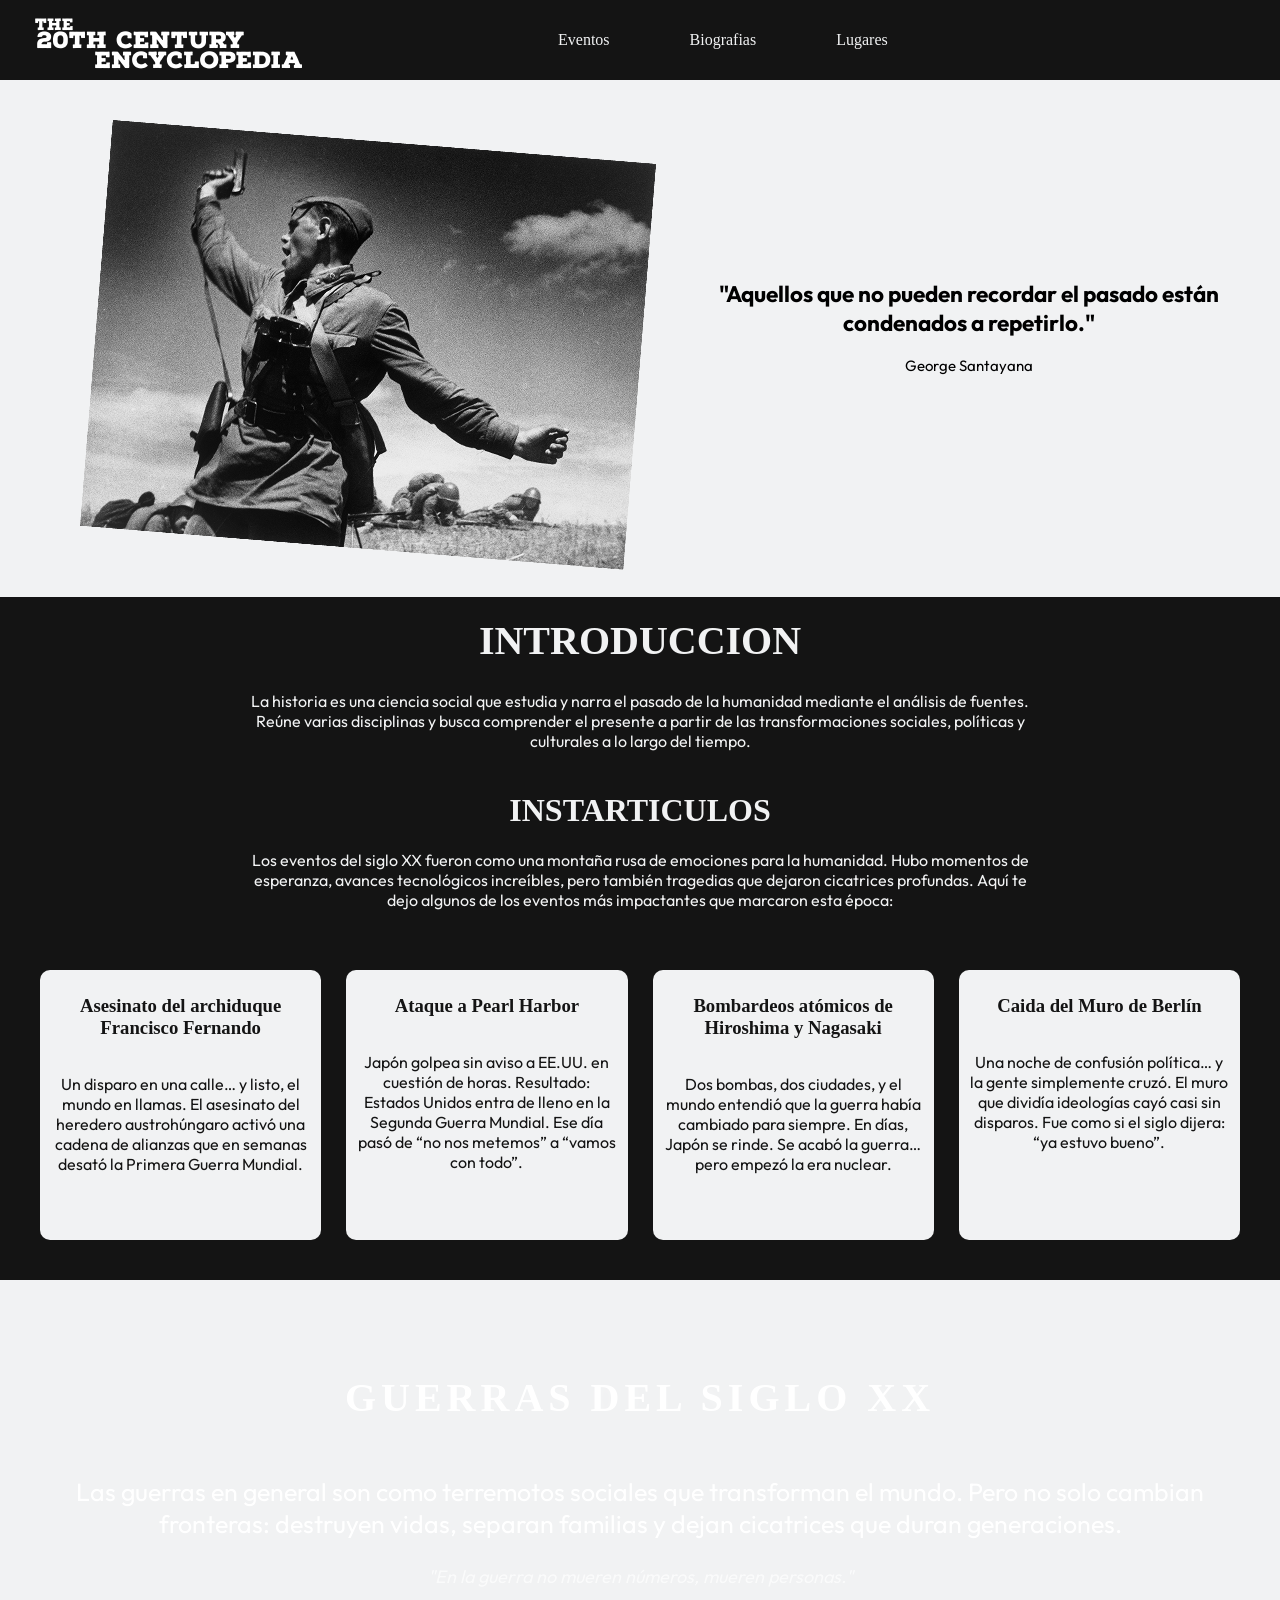
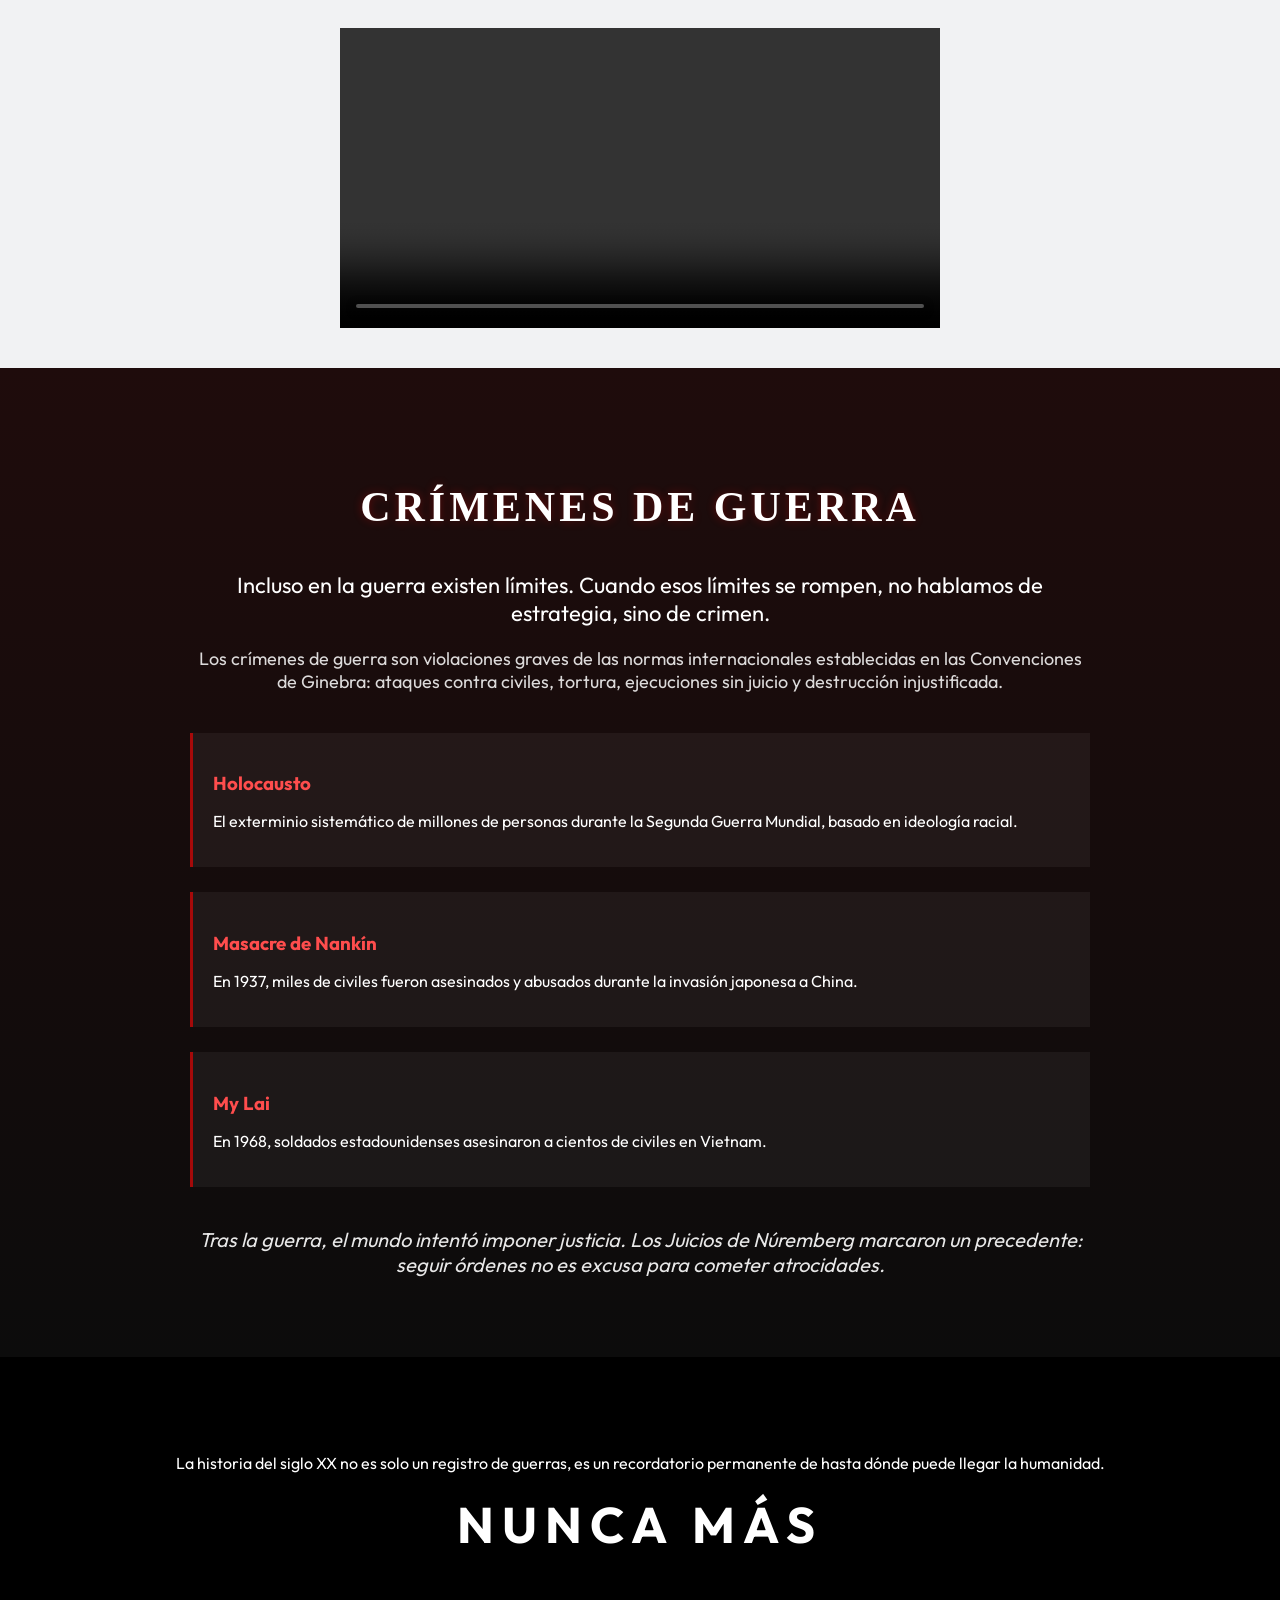
==== index.html @ f4d346fd "main structure" ====
<!DOCTYPE html>
<html lang="en">
<head>
    <meta charset="UTF-8">
    <meta name="viewport" content="width=device-width, initial-scale=1.0">
    <title>The 20th Century Encyclopedia - El conocimiento debe ser libre para todos.</title>
    <link rel="stylesheet" href="style.css">
</head>
<body>
    <header>

        <div class="logo">
            <nav class="main-nav">
                <img src="img/T20CE_logo.png" alt="The 20th Century Encyclopedia">
                <ul class="nav_buttons">
                    <li><a href="evento/index.html">Eventos</a></li>
                    <li><a href="biografia/index.html">Biografias</a></li>
                    <li><a href="lugares/index.html">Lugares</a></li>
                </ul>
            </nav>
        </div>

        <div class="sacred_war">
            <img src="img/sacred_war.png" alt="Young boy at the battlefield.">
            <section class="phrase">
                <h2>"Aquellos que no pueden recordar el pasado están condenados a repetirlo."</h2>
                <p>George Santayana</p>
            </section>
        </div>

    </header>
    <main>
        <div class="main_articles">
            <h1 class="intro_h1">INTRODUCCION</h1>
            <p class="intro_p">La historia es una ciencia social que estudia y narra el pasado de la humanidad mediante el análisis de fuentes. Reúne varias disciplinas y busca comprender el presente a partir de las transformaciones sociales, políticas y culturales a lo largo del tiempo.</p>
            
            <h1>INSTARTICULOS</h1>
            <p class="intro_p">Los eventos del siglo XX fueron como una montaña rusa de emociones para la humanidad. Hubo momentos de esperanza, avances tecnológicos increíbles, pero también tragedias que dejaron cicatrices profundas. Aquí te dejo algunos de los eventos más impactantes que marcaron esta época:</p>
            <section class="articles_container">
                <article class="instaarticulos">
                    <h3>Asesinato del archiduque Francisco Fernando</h3>
                    <p>Un disparo en una calle… y listo, el mundo en llamas. El asesinato del heredero austrohúngaro activó una cadena de alianzas que en semanas desató la Primera Guerra Mundial.</p>
                </article>
                <article class="instaarticulos">
                    <h3>Ataque a Pearl Harbor</h3>
                    <p>Japón golpea sin aviso a EE.UU. en cuestión de horas. Resultado: Estados Unidos entra de lleno en la Segunda Guerra Mundial. Ese día pasó de “no nos metemos” a “vamos con todo”.</p>
                </article>
                <article class="instaarticulos">
                    <h3>Bombardeos atómicos de Hiroshima y Nagasaki</h3>
                    <p>Dos bombas, dos ciudades, y el mundo entendió que la guerra había cambiado para siempre. En días, Japón se rinde. Se acabó la guerra… pero empezó la era nuclear.</p>
                </article>
                <article class="instaarticulos">
                    <h3>Caida del Muro de Berlín</h3>
                    <p>Una noche de confusión política… y la gente simplemente cruzó. El muro que dividía ideologías cayó casi sin disparos. Fue como si el siglo dijera: “ya estuvo bueno”.</p>
                </article>
            </section>

            <section class="war">
                <h1>GUERRAS DEL SIGLO XX</h1>
                <div class="contenido">
                    <div class="texto">
                        <p>Las guerras en general son como terremotos sociales que transforman el mundo. Pero no solo cambian fronteras: destruyen vidas, separan familias y dejan cicatrices que duran generaciones.</p>

                        <p class="impacto">
                        "En la guerra no mueren números, mueren personas."
                        </p>

                    <video controls>
                        <source src="img/media/POLONIA_1939.mp4" type="video/mp4">
                        Tu navegador no soporta el elemento de video.
                    </video>
                </div>
            </section>

            <section class="war-crimes">
                <h1>CRÍMENES DE GUERRA</h1>
                <div class="contenido-crimenes">
                    <p class="intro">
                        Incluso en la guerra existen límites. Cuando esos límites se rompen, no hablamos de estrategia, sino de crimen.
                    </p>

                    <p class="definicion">
                        Los crímenes de guerra son violaciones graves de las normas internacionales establecidas en las Convenciones de Ginebra: ataques contra civiles, tortura, ejecuciones sin juicio y destrucción injustificada.
                    </p>

                    <div class="ejemplos">
                        <div class="caso">
                            <h3>Holocausto</h3>
                            <p>El exterminio sistemático de millones de personas durante la Segunda Guerra Mundial, basado en ideología racial.</p>
                        </div>

                        <div class="caso">
                            <h3>Masacre de Nankín</h3>
                            <p>En 1937, miles de civiles fueron asesinados y abusados durante la invasión japonesa a China.</p>
                        </div>

                        <div class="caso">
                            <h3>My Lai</h3>
                            <p>En 1968, soldados estadounidenses asesinaron a cientos de civiles en Vietnam.</p>
                        </div>
                    </div>

                    <p class="cierre">
                        Tras la guerra, el mundo intentó imponer justicia. Los Juicios de Núremberg marcaron un precedente: seguir órdenes no es excusa para cometer atrocidades.
                    </p>
                </div>
            </section>

            <section class="nunca-mas">
                <p>
                    La historia del siglo XX no es solo un registro de guerras, 
                    es un recordatorio permanente de hasta dónde puede llegar la humanidad.
                </p>

                <h2>NUNCA MÁS</h2>
            </section>
        </div>
    </main>
</html>
---- style.css ----
@import url(https://db.onlinewebfonts.com/c/3f48b937ae1348fda2b65d5f12e90c9a?family=Nexa+Rust+Slab+W00+Black+01);
@import url('https://fonts.googleapis.com/css2?family=Outfit:wght@100..900&display=swap');

body {
    background-color: #F1F2F3;
    margin: 0px;
    padding: 0px;
}

a {
    display: flex;
    flex-direction: row;   
    gap: 20px;            
    list-style: none;
    margin: 0;
    padding: 0;
    text-decoration: none;
    color: #F1F2F3;
}

/*NAV*/

.main-nav {
    justify-content: flex-start;
    background-color: #141414;
    display: flex;
    width: 100%;
    box-sizing: border-box;
    height: 80px;
    padding: 0 20px;
    gap: 180px;
}

.nav_buttons {
    display: flex;
    gap: 80px;
    list-style: none;
    margin: 0;
    padding: 0;
    align-items: center;
    list-style: none;
    font-family: "Nexa Rust Slab W00 Black 01";
}

/*FRASE E IMAGEN*/

.sacred_war {
    font-family: "Outfit", sans-serif;
    display: flex;
    align-items: center; 
    justify-content: space-between; 
}

.sacred_war img {
    margin-top: 40px;
    margin-left: 80px;
}


.phrase {
    margin-left: 40px;
    margin-right: 40px;
    font-size: 15px;
    flex: 1;              
    text-align: center;
}

/*PARTE PRINCIPAL*/

.main_articles {
    width: 100%;
    height: 590px;
    color: #F1F2F3;
    background-color: #141414;
}

.main_articles h1 {
    font-family: "Nexa Rust Slab W00 Black 01";
    padding-top: 20px;
    text-align: center;
}

.intro_h1 {
    font-family: "Nexa Rust Slab W00 Black 01";
    padding-top: 20px;
    text-align: center;
    font-size: 40px;
    color: #F1F2F3;
}

.intro_p {
    max-width: 800px;
    margin: 20px auto;
    text-align: center;
    font-family: "Outfit", sans-serif;
}

/*Instarticulos*/

.instaarticulos {
    color: #141414;
    background-color: #F1F2F3;
    min-height: 270px;
    vertical-align: top;
    border-radius: 10px;
}

.articles_container {
    display: grid;
    grid-template-columns: repeat(auto-fit, minmax(260px, 1fr));
    gap: 25px;
    padding: 40px;
    background-color: #141414;
}

.instaarticulos h3 {
    padding: 6px;
    font-family: "Nexa Rust Slab W00 Black 01";
    text-align: center;
}

.instaarticulos p {
    padding: 10px;
    font-family: "Outfit", sans-serif;
    text-align: center;
}

.war {
    background-attachment: fixed;
    background-image: linear-gradient(
    rgba(0, 0, 0, 0.9),
    rgba(0, 0, 0, 0.6),
    rgba(0, 0, 0, 0.9)
    ), url(img/funeral_aleman.jpg);
    display: flex;
    flex-direction: column;
    background-color: #141414;
    padding: 40px;
}

.war h1 {
    text-shadow: 0 0 10px rgba(255,255,255,0.2);
    text-align: center;
    color: white;
    letter-spacing: 5px;
    font-size: 40px;
    margin-bottom: 30px;
}

.contenido {
    align-items: center; 
    text-align: center;  
    display: flex;
    justify-content: space-between;
    gap: 60px;
}

.texto {
    text-align: center;
    font-size: 25px;
    margin-top: 0px;
    max-width: auto;
    font-family: "Outfit", sans-serif;
    color: white;
}

.contenido video {
    width: 50%;
    margin: 40px auto 0 auto;
    display: block;
}

.impacto {
    margin-top: 20px;
    font-size: 18px;
    opacity: 0.7;
    font-style: italic;
}

.war-crimes {
    padding: 60px 20px;
    background: linear-gradient(
        rgba(20, 0, 0, 0.95),
        rgba(0, 0, 0, 0.95)
    ), url(img/destruccion.jpg);
    background-size: cover;
    background-position: center;
    color: white;
    text-align: center;
}

.war-crimes h1 {
    font-size: 42px;
    letter-spacing: 4px;
    margin-bottom: 40px;
    text-shadow: 0 0 10px rgba(255,0,0,0.3);
}

.contenido-crimenes {
    max-width: 900px;
    margin: 0 auto;
}

.intro {
    font-family: "Outfit", sans-serif;
    font-size: 22px;
    margin-bottom: 20px;
}

.definicion {
    font-family: "Outfit", sans-serif;
    font-size: 18px;
    opacity: 0.85;
    margin-bottom: 40px;
}

.ejemplos {
    font-family: "Outfit", sans-serif;
    display: flex;
    flex-direction: column;
    gap: 25px;
    margin-bottom: 40px;
}

.caso {
    padding: 20px;
    border-left: 3px solid rgba(255, 0, 0, 0.6);
    background-color: rgba(255,255,255,0.05);
    text-align: left;
}

.caso h3 {
    margin-bottom: 10px;
    color: #ff4d4d;
}

.cierre {
    font-family: "Outfit", sans-serif;
    font-size: 20px;
    font-style: italic;
    opacity: 0.9;
}

/*Footer*/

.nunca-mas {
    font-family: "Outfit", sans-serif;
    padding: 80px 20px;
    text-align: center;
    background-color: black;
    color: white;
}

.nunca-mas h2 {
    margin-top: 20px;
    font-size: 50px;
    letter-spacing: 8px;
}
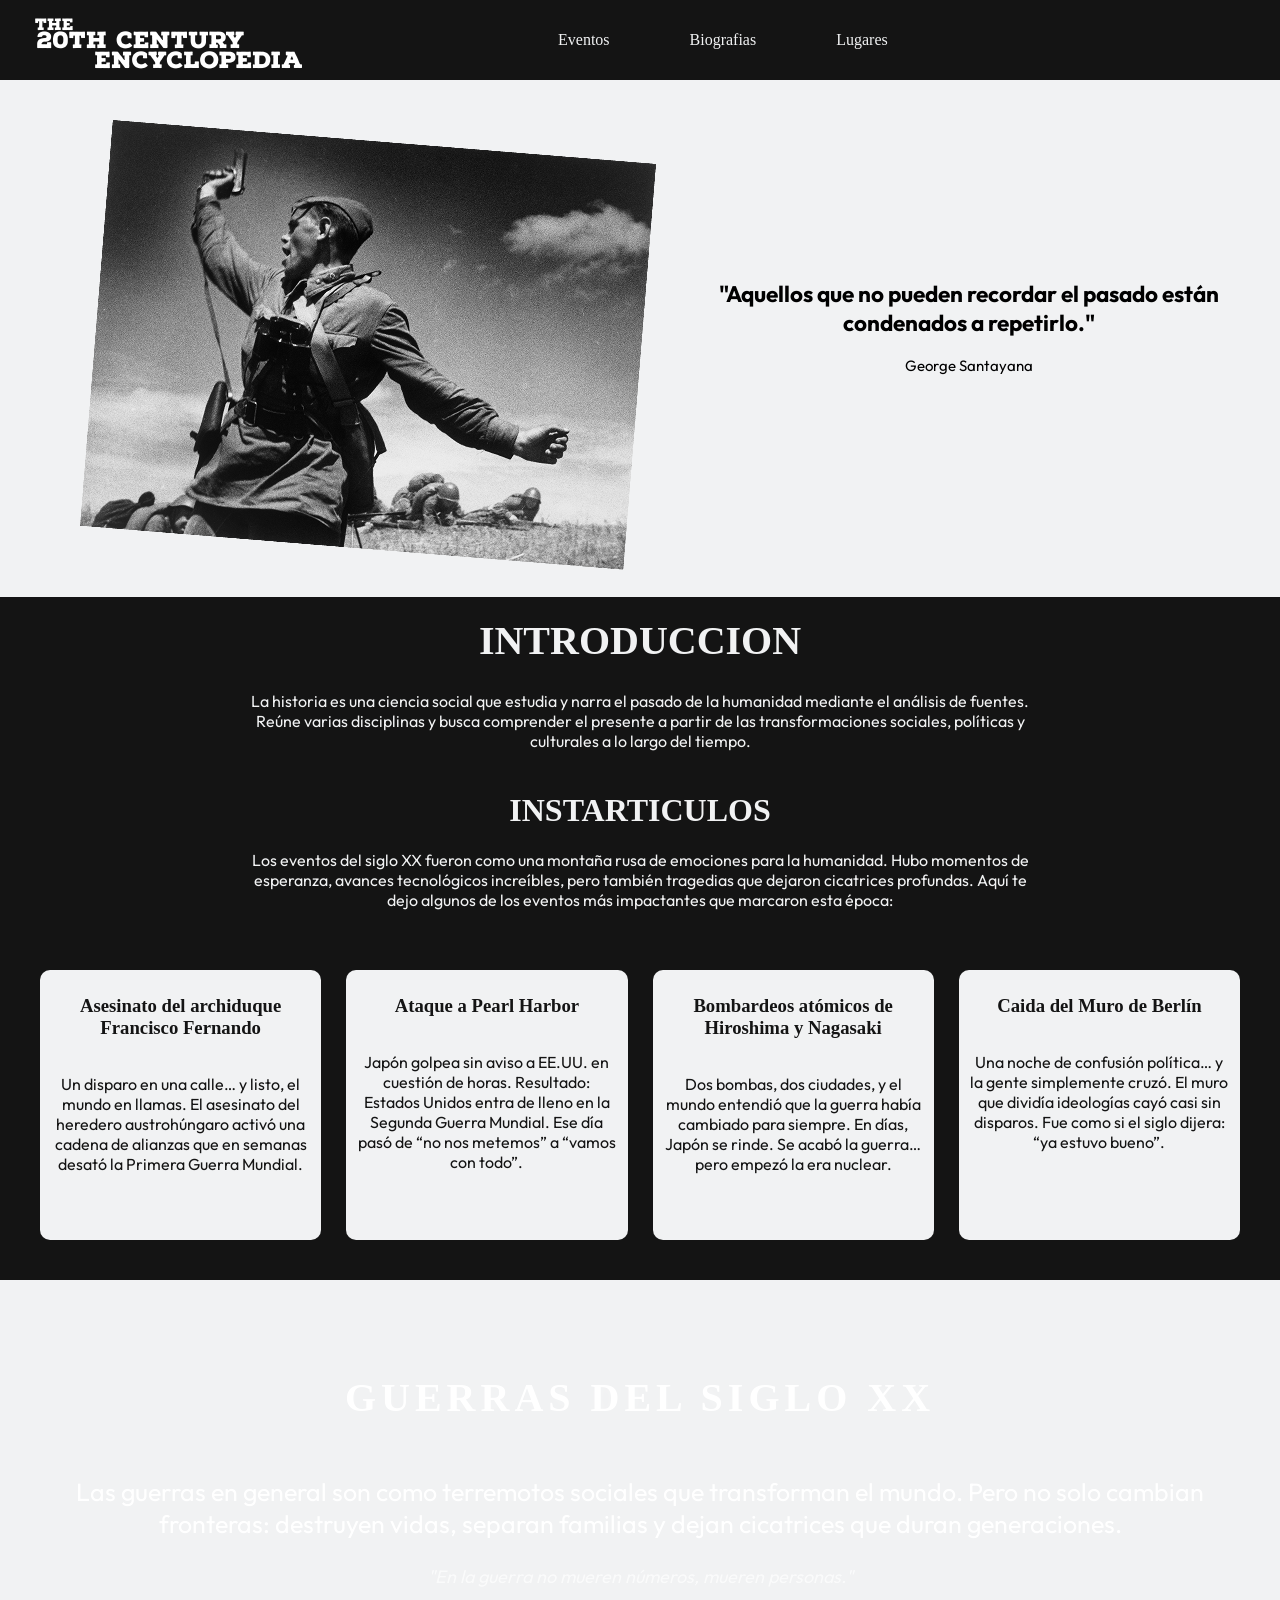
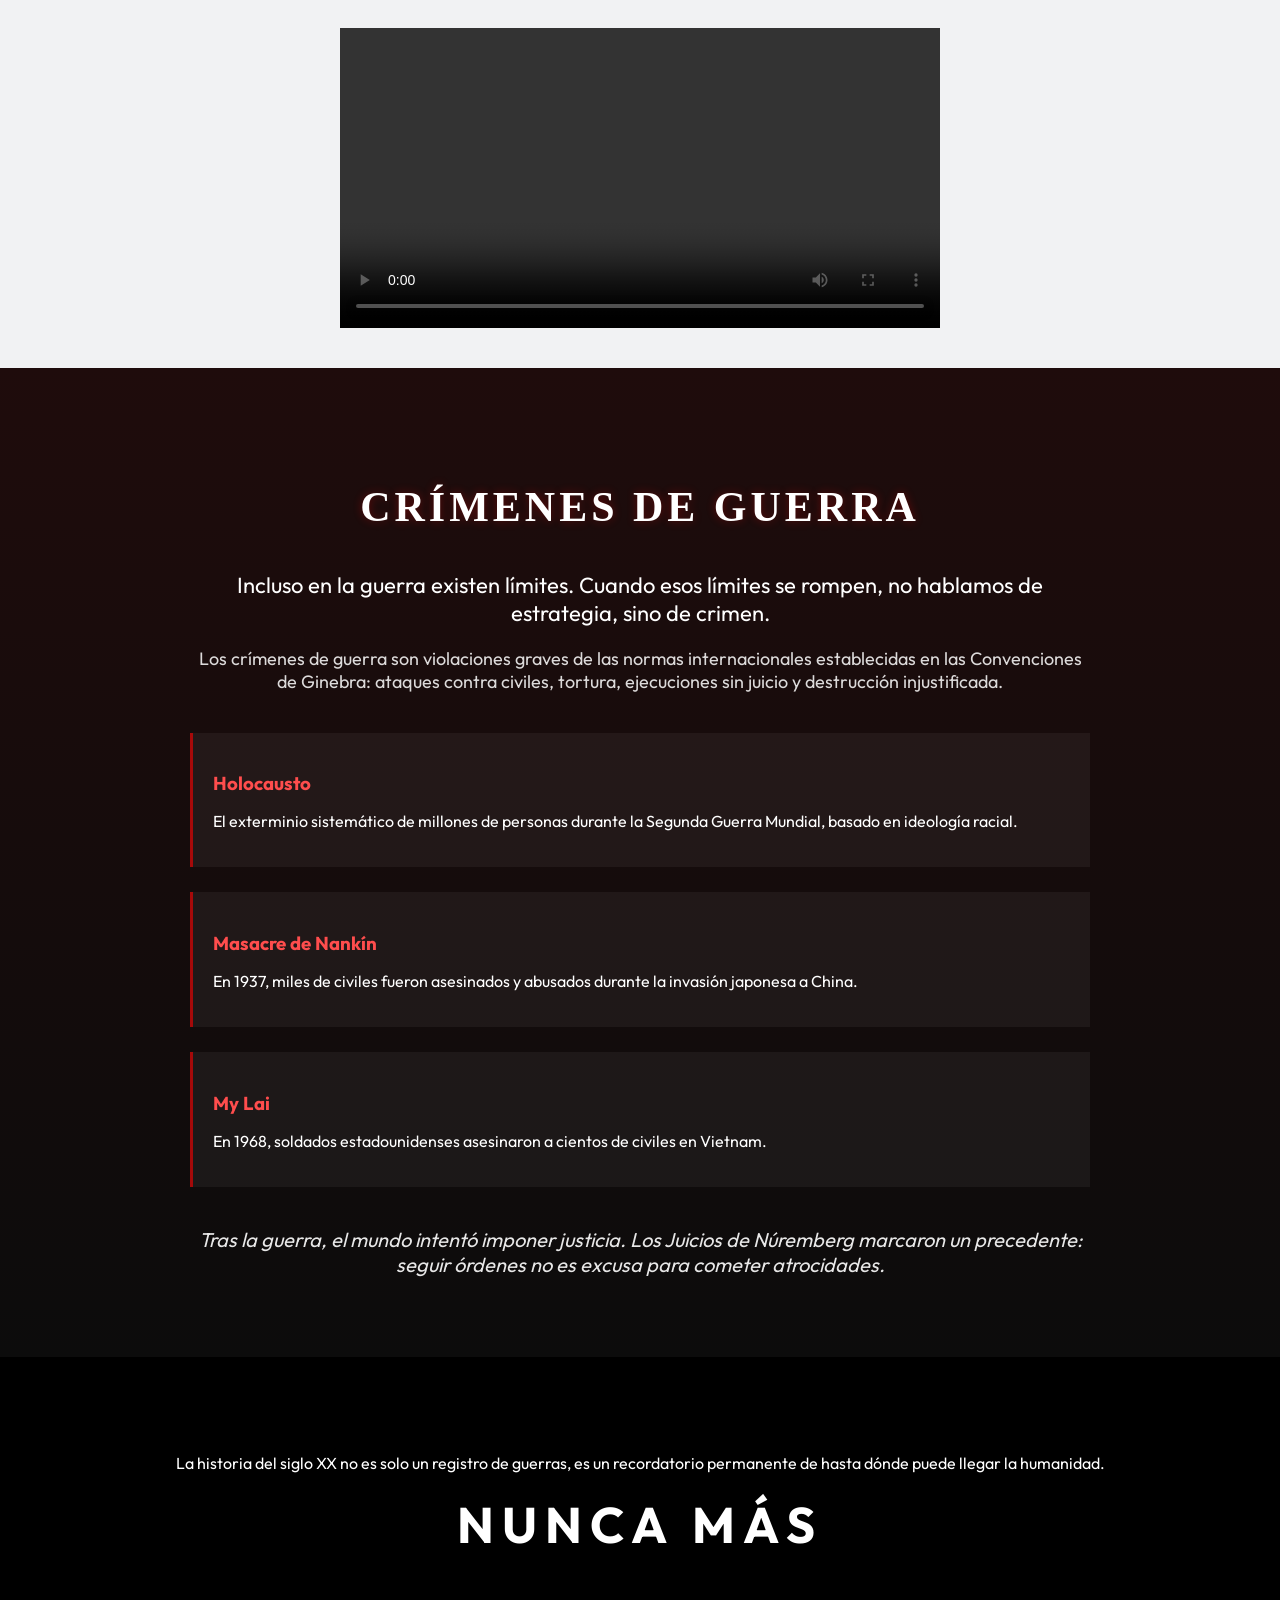
==== commit d0053a4b: "arreglo" ====
--- a/index.html
+++ b/index.html
@@ -13,15 +13,15 @@
             <nav class="main-nav">
                 <img src="img/T20CE_logo.png" alt="The 20th Century Encyclopedia">
                 <ul class="nav_buttons">
-                    <li><a href="evento/index.html">Eventos</a></li>
-                    <li><a href="biografia/index.html">Biografias</a></li>
-                    <li><a href="lugares/index.html">Lugares</a></li>
+                    <li><a href="eventos.html">Eventos</a></li>
+                    <li><a href="biografia.html">Biografias</a></li>
+                    <li><a href="lugares.html">Lugares</a></li>
                 </ul>
             </nav>
         </div>
 
         <div class="sacred_war">
-            <img src="img/sacred_war.png" alt="Young boy at the battlefield.">
+            <img src="sacred_war.png" alt="Young boy at the battlefield.">
             <section class="phrase">
                 <h2>"Aquellos que no pueden recordar el pasado están condenados a repetirlo."</h2>
                 <p>George Santayana</p>
@@ -66,7 +66,7 @@
                         </p>
 
                     <video controls>
-                        <source src="img/media/POLONIA_1939.mp4" type="video/mp4">
+                        <source src="POLONIA_1939.mp4" type="video/mp4">
                         Tu navegador no soporta el elemento de video.
                     </video>
                 </div>
--- a/style.css
+++ b/style.css
@@ -131,7 +131,7 @@
     rgba(0, 0, 0, 0.9),
     rgba(0, 0, 0, 0.6),
     rgba(0, 0, 0, 0.9)
-    ), url(img/funeral_aleman.jpg);
+    ), url(funeral_aleman.jpg);
     display: flex;
     flex-direction: column;
     background-color: #141414;
@@ -182,7 +182,7 @@
     background: linear-gradient(
         rgba(20, 0, 0, 0.95),
         rgba(0, 0, 0, 0.95)
-    ), url(img/destruccion.jpg);
+    ), url(destruccion.jpg);
     background-size: cover;
     background-position: center;
     color: white;
